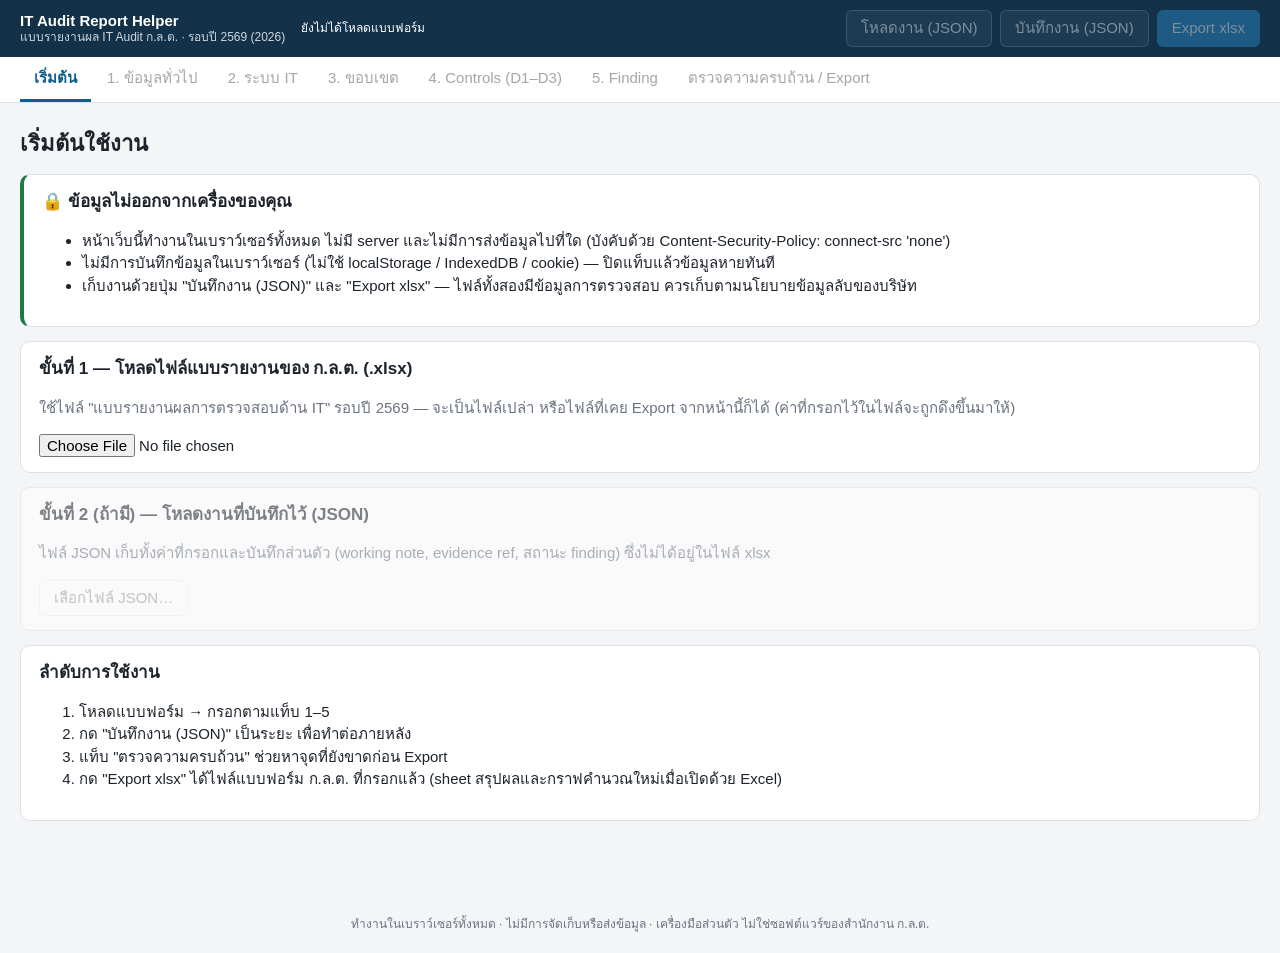
==== index.html @ 14c7fb40 "Add files via upload" ====
<!DOCTYPE html>
<html lang="th">
<head>
  <meta charset="utf-8">
  <!--
    Content-Security-Policy: หลักฐานว่าหน้านี้ "ส่งข้อมูลออกไม่ได้"
      default-src 'none'   → ปิดทุกอย่างเป็นค่าเริ่มต้น
      script-src 'self'    → รันได้เฉพาะไฟล์ JS ใน repo นี้ (ไม่มี CDN, ไม่มี inline script)
      connect-src 'none'   → ห้าม fetch / XHR / WebSocket / beacon ไปที่ใดทั้งสิ้น
      form-action 'none'   → ห้าม submit form ออกไป
  -->
  <meta http-equiv="Content-Security-Policy" content="default-src 'none'; script-src 'self'; style-src 'self'; img-src 'self' data:; connect-src 'none'; form-action 'none'; base-uri 'none'">
  <meta name="referrer" content="no-referrer">
  <meta name="viewport" content="width=device-width, initial-scale=1">
  <title>แบบรายงานผล IT Audit (ก.ล.ต.) รอบปี 2569 — ตัวช่วยกรอก</title>
  <link rel="icon" href="data:,">
  <link rel="stylesheet" href="css/style.css">
</head>
<body>
  <header class="topbar">
    <div class="brand">
      <strong>IT Audit Report Helper</strong>
      <span>แบบรายงานผล IT Audit ก.ล.ต. · รอบปี 2569 (2026)</span>
    </div>
    <div class="status">
      <span id="tplInfo"></span>
      <span id="dirtyInfo"></span>
    </div>
    <div class="actions">
      <button id="btnLoadJson" class="btn">โหลดงาน (JSON)</button>
      <button id="btnSaveJson" class="btn">บันทึกงาน (JSON)</button>
      <button id="btnExport" class="btn primary">Export xlsx</button>
    </div>
  </header>
  <nav id="tabs" class="tabs">
    <button data-tab="start">เริ่มต้น</button>
    <button data-tab="basic">1. ข้อมูลทั่วไป</button>
    <button data-tab="systems">2. ระบบ IT</button>
    <button data-tab="scope">3. ขอบเขต</button>
    <button data-tab="controls">4. Controls (D1–D3)</button>
    <button data-tab="findings">5. Finding</button>
    <button data-tab="check">ตรวจความครบถ้วน / Export</button>
  </nav>
  <main id="main"></main>
  <input type="file" id="jsonFile" accept=".json,application/json" hidden>
  <div id="toasts"></div>
  <footer class="foot">
    ทำงานในเบราว์เซอร์ทั้งหมด · ไม่มีการจัดเก็บหรือส่งข้อมูล · เครื่องมือส่วนตัว ไม่ใช่ซอฟต์แวร์ของสำนักงาน ก.ล.ต.
  </footer>
  <script src="vendor/jszip.min.js"></script>
  <script src="js/xlsx-engine.js"></script>
  <script src="js/template-2569.js"></script>
  <script src="js/app.js"></script>
</body>
</html>
---- css/style.css ----
:root {
  --bg: #f4f5f7;
  --card: #ffffff;
  --ink: #1d232b;
  --muted: #6a7380;
  --line: #dde1e6;
  --accent: #0f5f8c;
  --accent-ink: #ffffff;
  --ok: #1d7a46;   --ok-bg: #e6f4ec;
  --part: #9a6200; --part-bg: #fdf1dc;
  --gap: #b3261e;  --gap-bg: #fbe7e5;
  --na: #59636e;   --na-bg: #eceef1;
  --font: "Sarabun", "TH Sarabun New", "Noto Sans Thai", "Leelawadee UI", "Segoe UI", Tahoma, sans-serif;
}
* { box-sizing: border-box; }
body { margin: 0; font-family: var(--font); font-size: 15px; color: var(--ink); background: var(--bg); line-height: 1.5; }
button, input, select, textarea { font: inherit; color: inherit; }

/* top bar */
.topbar { position: sticky; top: 0; z-index: 20; display: flex; gap: 16px; align-items: center; flex-wrap: wrap;
  padding: 10px 20px; background: #13324a; color: #fff; }
.brand { display: flex; flex-direction: column; line-height: 1.2; }
.brand span { font-size: 12px; opacity: .8; }
.status { flex: 1; display: flex; flex-direction: column; font-size: 12px; min-width: 200px; }
.status .dirty { color: #ffcf7a; }
.status .clean { color: #a8e0bf; }
.actions { display: flex; gap: 8px; }
.tabs { position: sticky; top: 56px; z-index: 19; display: flex; gap: 2px; overflow-x: auto; padding: 0 20px; background: #fff; border-bottom: 1px solid var(--line); }
.tabs button { border: 0; background: none; padding: 10px 14px; cursor: pointer; border-bottom: 3px solid transparent; white-space: nowrap; }
.tabs button.active { border-bottom-color: var(--accent); font-weight: 600; color: var(--accent); }
.tabs button:disabled { opacity: .4; cursor: not-allowed; }

/* buttons */
.btn { border: 1px solid var(--line); background: #fff; color: var(--ink); padding: 6px 14px; border-radius: 6px; cursor: pointer; }
.btn:hover:not(:disabled) { border-color: var(--accent); }
.btn:disabled { opacity: .45; cursor: not-allowed; }
.btn.primary { background: var(--accent); border-color: var(--accent); color: var(--accent-ink); }
.topbar .btn { background: rgba(255,255,255,.1); color: #fff; border-color: rgba(255,255,255,.3); }
.topbar .btn.primary { background: #2a8ccc; border-color: #2a8ccc; }
.btn.small { padding: 3px 10px; font-size: 13px; }
.linkbtn { border: 0; background: none; color: var(--accent); cursor: pointer; padding: 0 4px; }
.linkbtn:disabled { color: var(--line); cursor: default; }
.linkbtn.danger { color: var(--gap); }

/* layout */
main { max-width: 1280px; margin: 0 auto; padding: 16px 20px 60px; }
.page h2 { margin: 8px 0 14px; font-size: 22px; }
.card { background: var(--card); border: 1px solid var(--line); border-radius: 10px; padding: 14px 18px; margin-bottom: 14px; }
.card h3 { margin: 0 0 8px; font-size: 17px; }
.card.disabled { opacity: .55; }
.card.privacy { border-left: 4px solid var(--ok); }
.muted { color: var(--muted); }
.small { font-size: 12px; }
.pre { white-space: pre-wrap; }
.hint { color: var(--muted); font-size: 13px; margin: 4px 0 0; white-space: pre-wrap; }
.ok-text { color: var(--ok); }
.warn-text { color: var(--gap); display: block; }
.grid { display: grid; grid-template-columns: repeat(auto-fill, minmax(260px, 1fr)); gap: 12px 18px; }
.field { display: flex; flex-direction: column; gap: 4px; }
.field.wide { grid-column: 1 / -1; }
.field .lbl { font-size: 13px; font-weight: 600; white-space: pre-wrap; }
input[type=text], input[type=email], input[type=date], input[type=month], input[type=search], select, textarea {
  border: 1px solid var(--line); border-radius: 6px; padding: 6px 8px; background: #fff; width: 100%; }
textarea { resize: vertical; }
input:focus, select:focus, textarea:focus { outline: 2px solid #9cc9e8; border-color: var(--accent); }
.dl input { width: 100%; }
.cellref { font-family: Consolas, monospace; font-size: 11px; font-weight: 400; color: var(--muted); background: #f0f2f4; border-radius: 4px; padding: 0 5px; }

/* tables */
.tablewrap { overflow-x: auto; }
.grid-table { border-collapse: collapse; width: 100%; font-size: 14px; }
.grid-table th, .grid-table td { border: 1px solid var(--line); padding: 4px 6px; vertical-align: top; }
.grid-table th { background: #f0f3f6; font-size: 12px; white-space: pre-wrap; text-align: left; }
.grid-table td.num { text-align: center; color: var(--muted); white-space: nowrap; }
.grid-table tbody.examples td { color: var(--muted); font-size: 12px; background: #fafbfc; }
.grid-table td input, .grid-table td select, .grid-table td textarea { min-width: 120px; }
.grid-table.scope td:last-child textarea { min-width: 260px; }
.grid-table td.ok { color: var(--ok); } .grid-table td.part { color: var(--part); } .grid-table td.gap { color: var(--gap); }
.grid-table tfoot td { font-weight: 600; }

/* issues */
.issues { background: #fffaf0; border: 1px solid #f1dfb8; border-radius: 8px; padding: 10px 14px; margin-bottom: 14px; }
.issues ul, .issues-list { margin: 6px 0 0; padding-left: 20px; }
li.error { color: var(--gap); } li.warn { color: var(--part); } li.info { color: var(--muted); }
.issues-list li { margin: 3px 0; }
.issues-list .lvl { font-size: 11px; border: 1px solid currentColor; border-radius: 4px; padding: 0 5px; }

/* controls */
.controls-page { display: grid; grid-template-columns: 170px 1fr; gap: 16px; align-items: start; }
.subnav { position: sticky; top: 110px; display: flex; flex-direction: column; gap: 2px; background: #fff; border: 1px solid var(--line); border-radius: 10px; padding: 6px; }
.subnav button { display: flex; align-items: center; gap: 6px; border: 0; background: none; padding: 6px 8px; border-radius: 6px; cursor: pointer; text-align: left; }
.subnav button.active { background: #e3eef6; font-weight: 600; }
.subnav .nm { flex: 1; }
.subnav .pg { font-size: 12px; color: var(--muted); }
.subnav button.complete .pg { color: var(--ok); }
.subnav .gapcount { font-size: 11px; background: var(--gap-bg); color: var(--gap); border-radius: 8px; padding: 0 6px; }
.filterbar { position: sticky; top: 100px; z-index: 5; display: flex; flex-wrap: wrap; gap: 10px; align-items: center; background: var(--bg); padding: 8px 0; }
.filterbar select { width: auto; }
.filterbar input[type=search] { width: 220px; }
.sec-h { margin: 18px 0 8px; color: var(--accent); }
h3.sec-h { font-size: 17px; } h4.sec-h { font-size: 15px; }
.ctl { background: #fff; border: 1px solid var(--line); border-left: 5px solid var(--line); border-radius: 8px; padding: 10px 14px; margin-bottom: 10px; }
.ctl.ok { border-left-color: var(--ok); } .ctl.part { border-left-color: var(--part); } .ctl.gap { border-left-color: var(--gap); } .ctl.na { border-left-color: var(--na); }
.ctl.notappl { opacity: .6; }
.ctl header, .finding header { display: flex; flex-wrap: wrap; gap: 10px; align-items: center; }
.cid { font-weight: 700; font-family: Consolas, monospace; }
.badges { display: inline-flex; gap: 3px; }
.badge { font-size: 10px; font-weight: 700; border: 1px solid var(--line); color: #b8bec6; border-radius: 4px; padding: 0 4px; }
.badge.on { color: var(--accent); border-color: var(--accent); }
.badge.adv.on { color: #7a3fb0; border-color: #7a3fb0; }
.badge.gap.on { color: var(--gap); border-color: var(--gap); }
.refs { font-size: 12px; color: var(--muted); margin-left: auto; }
.ctext { margin: 8px 0; }
.results { display: flex; flex-wrap: wrap; gap: 6px; align-items: center; }
.results .lbl { font-size: 13px; font-weight: 600; margin-right: 4px; }
.res { border: 1px solid var(--line); background: #fff; border-radius: 16px; padding: 2px 14px; cursor: pointer; }
.res.ok.sel { background: var(--ok); border-color: var(--ok); color: #fff; }
.res.part.sel { background: var(--part); border-color: var(--part); color: #fff; }
.res.gap.sel { background: var(--gap); border-color: var(--gap); color: #fff; }
.res.na.sel { background: var(--na); border-color: var(--na); color: #fff; }
.res:hover:not(.sel) { border-color: var(--accent); }
.fixed { color: var(--na); font-style: italic; }
.matdesc { background: #f5f8fa; border-radius: 6px; padding: 6px 10px; margin: 8px 0 0; font-size: 14px; }
details { margin-top: 8px; }
details summary { cursor: pointer; color: var(--accent); font-size: 13px; }
.matlist { font-size: 13px; margin: 6px 0; padding-left: 18px; list-style: none; }
.matlist li { margin: 3px 0; padding: 2px 6px; border-radius: 4px; }
.matlist li.cur { background: #e3eef6; }
.notes .field { margin-top: 6px; }
.ctl footer { display: flex; justify-content: flex-end; gap: 10px; align-items: center; margin-top: 8px; }
.linked { font-size: 13px; margin-right: auto; }

/* findings */
.summary .stats { display: flex; flex-wrap: wrap; gap: 10px; }
.stat { display: flex; flex-direction: column; align-items: center; min-width: 84px; padding: 6px 10px; border-radius: 8px; background: #f3f5f7; }
.stat .n { font-size: 22px; font-weight: 700; }
.stat .l { font-size: 12px; color: var(--muted); }
.stat.gap .n { color: var(--gap); } .stat.part .n { color: var(--part); } .stat.ok .n { color: var(--ok); } .stat.na .n { color: var(--na); }
.finding { background: #fff; border: 1px solid var(--line); border-left: 5px solid var(--accent); border-radius: 8px; padding: 12px 16px; margin-bottom: 12px; }
.finding.overdue { border-left-color: var(--gap); }
.finding.flash { box-shadow: 0 0 0 3px #9cc9e8; }
.finding .spacer { flex: 1; }
.finding .grid { margin-top: 10px; }
.finding .private { display: flex; flex-wrap: wrap; gap: 14px; align-items: center; margin-top: 12px; padding-top: 10px; border-top: 1px dashed var(--line); }
.finding .private select, .finding .private input { width: auto; }
.example { border-top: 1px solid var(--line); margin-top: 8px; padding-top: 6px; font-size: 13px; color: var(--muted); }
.example p { margin: 2px 0; white-space: pre-wrap; }

/* toasts & footer */
#toasts { position: fixed; right: 16px; bottom: 16px; display: flex; flex-direction: column; gap: 8px; z-index: 50; max-width: 420px; }
.toast { background: #13324a; color: #fff; padding: 10px 14px; border-radius: 8px; box-shadow: 0 4px 14px rgba(0,0,0,.2); font-size: 14px; }
.toast.error { background: var(--gap); }
.foot { text-align: center; font-size: 12px; color: var(--muted); padding: 20px; }

@media (max-width: 860px) {
  .controls-page { grid-template-columns: 1fr; }
  .subnav { position: static; flex-direction: row; flex-wrap: wrap; }
  .tabs { top: 0; position: static; }
  .topbar { position: static; }
  .filterbar { position: static; }
}
@media print {
  .topbar, .tabs, .subnav, .filterbar, #toasts, .actions, button { display: none !important; }
  body { background: #fff; }
}
.field .linkbtn { align-self: flex-start; padding: 0; }
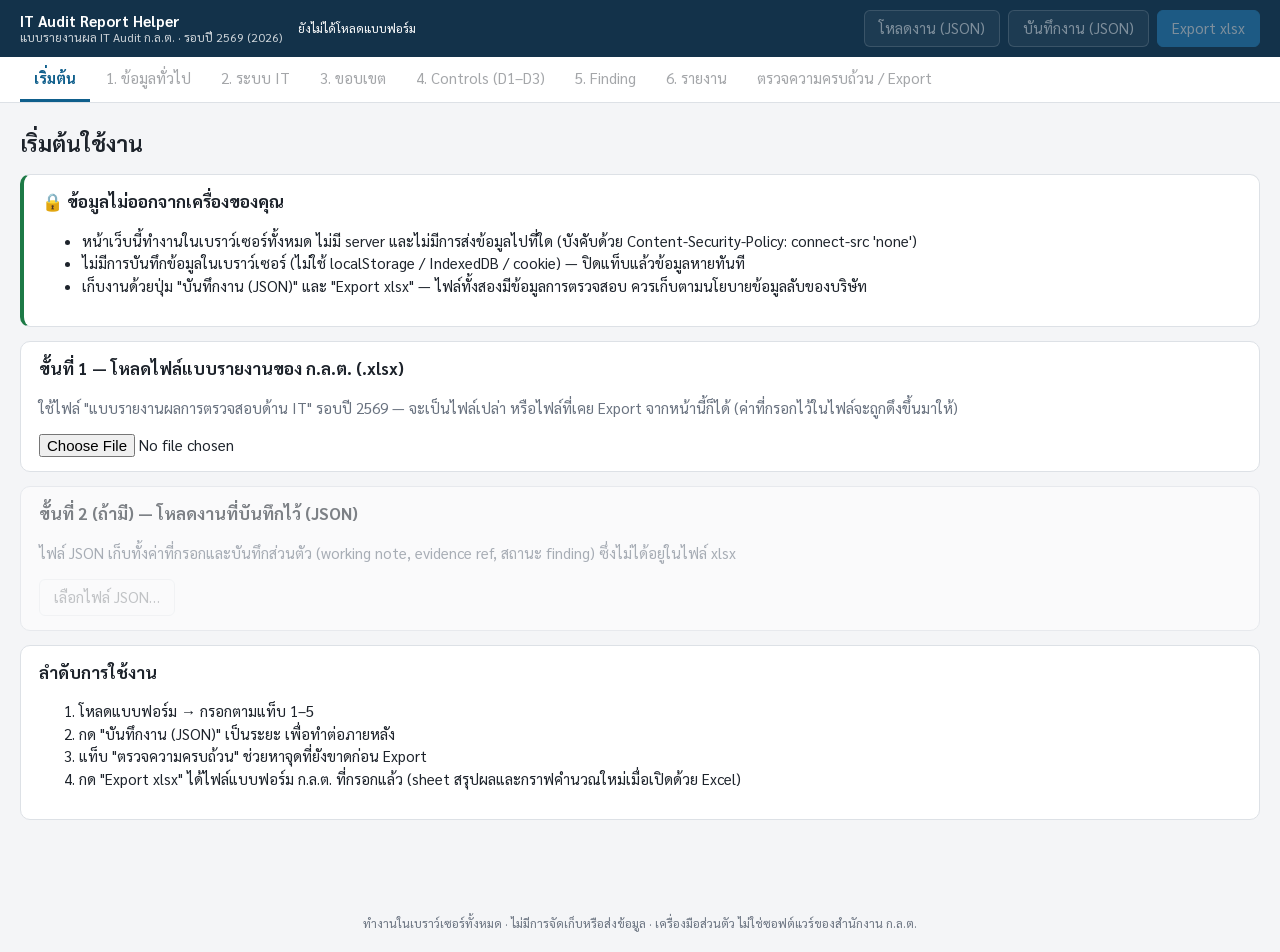
==== commit 7b78fedd: "Add files via upload" ====
--- a/index.html
+++ b/index.html
@@ -8,8 +8,9 @@
       script-src 'self'    → รันได้เฉพาะไฟล์ JS ใน repo นี้ (ไม่มี CDN, ไม่มี inline script)
       connect-src 'none'   → ห้าม fetch / XHR / WebSocket / beacon ไปที่ใดทั้งสิ้น
       form-action 'none'   → ห้าม submit form ออกไป
+      font-src 'self'      → ใช้ได้เฉพาะไฟล์ฟอนต์ใน repo (fonts/)
   -->
-  <meta http-equiv="Content-Security-Policy" content="default-src 'none'; script-src 'self'; style-src 'self'; img-src 'self' data:; connect-src 'none'; form-action 'none'; base-uri 'none'">
+  <meta http-equiv="Content-Security-Policy" content="default-src 'none'; script-src 'self'; style-src 'self'; font-src 'self'; img-src 'self' data:; connect-src 'none'; form-action 'none'; base-uri 'none'">
   <meta name="referrer" content="no-referrer">
   <meta name="viewport" content="width=device-width, initial-scale=1">
   <title>แบบรายงานผล IT Audit (ก.ล.ต.) รอบปี 2569 — ตัวช่วยกรอก</title>
@@ -39,17 +40,21 @@
     <button data-tab="scope">3. ขอบเขต</button>
     <button data-tab="controls">4. Controls (D1–D3)</button>
     <button data-tab="findings">5. Finding</button>
+    <button data-tab="reports">6. รายงาน</button>
     <button data-tab="check">ตรวจความครบถ้วน / Export</button>
   </nav>
   <main id="main"></main>
   <input type="file" id="jsonFile" accept=".json,application/json" hidden>
   <div id="toasts"></div>
+  <div id="printArea"></div>
   <footer class="foot">
     ทำงานในเบราว์เซอร์ทั้งหมด · ไม่มีการจัดเก็บหรือส่งข้อมูล · เครื่องมือส่วนตัว ไม่ใช่ซอฟต์แวร์ของสำนักงาน ก.ล.ต.
   </footer>
   <script src="vendor/jszip.min.js"></script>
   <script src="js/xlsx-engine.js"></script>
   <script src="js/template-2569.js"></script>
+  <script src="js/scoring.js"></script>
+  <script src="js/reports.js"></script>
   <script src="js/app.js"></script>
 </body>
 </html>
--- a/css/style.css
+++ b/css/style.css
@@ -1,3 +1,12 @@
+@font-face { font-family: "Sarabun"; font-style: normal; font-weight: 400; font-display: swap;
+  src: url(../fonts/sarabun-thai-400-normal.woff2) format("woff2"); unicode-range: U+02D7,U+0303,U+0331,U+0E01-0E5B,U+200C-200D,U+25CC; }
+@font-face { font-family: "Sarabun"; font-style: normal; font-weight: 400; font-display: swap;
+  src: url(../fonts/sarabun-latin-400-normal.woff2) format("woff2"); unicode-range: U+0000-00FF,U+0131,U+0152-0153,U+02BB-02BC,U+02C6,U+02DA,U+02DC,U+0304,U+0308,U+0329,U+2000-206F,U+20AC,U+2122,U+2191,U+2193,U+2212,U+2215,U+FEFF,U+FFFD; }
+@font-face { font-family: "Sarabun"; font-style: normal; font-weight: 700; font-display: swap;
+  src: url(../fonts/sarabun-thai-700-normal.woff2) format("woff2"); unicode-range: U+02D7,U+0303,U+0331,U+0E01-0E5B,U+200C-200D,U+25CC; }
+@font-face { font-family: "Sarabun"; font-style: normal; font-weight: 700; font-display: swap;
+  src: url(../fonts/sarabun-latin-700-normal.woff2) format("woff2"); unicode-range: U+0000-00FF,U+0131,U+0152-0153,U+02BB-02BC,U+02C6,U+02DA,U+02DC,U+0304,U+0308,U+0329,U+2000-206F,U+20AC,U+2122,U+2191,U+2193,U+2212,U+2215,U+FEFF,U+FFFD; }
+
 :root {
   --bg: #f4f5f7;
   --card: #ffffff;
@@ -159,8 +168,83 @@
   .topbar { position: static; }
   .filterbar { position: static; }
 }
+
+/* pager (ปุ่มก่อนหน้า/ถัดไป ท้ายหน้า) */
+.pager { display: flex; justify-content: space-between; align-items: center; gap: 12px; margin: 24px 0 0; padding-top: 14px; border-top: 1px solid var(--line); }
+.controls-page + .pager { margin-left: 186px; }
+
+/* reports tab */
+.field.check { flex-direction: row; align-items: center; gap: 8px; }
+.field.check input { width: auto; }
+.report-bar { display: flex; flex-wrap: wrap; justify-content: space-between; gap: 10px; align-items: center; margin-bottom: 12px; }
+.seg { display: inline-flex; border: 1px solid var(--line); border-radius: 8px; overflow: hidden; background: #fff; }
+.seg button { border: 0; background: none; padding: 7px 14px; cursor: pointer; border-right: 1px solid var(--line); }
+.seg button:last-child { border-right: 0; }
+.seg button.active { background: var(--accent); color: #fff; }
+.paper-wrap { overflow-x: auto; padding: 8px 0 20px; }
+.paper { background: #fff; margin: 0 auto; padding: 14mm 12mm; box-shadow: 0 2px 12px rgba(0,0,0,.12); }
+.paper.portrait { width: 210mm; }
+.paper.landscape { width: 297mm; }
+
+/* report body (ใช้ทั้งพรีวิวและตอนพิมพ์) */
+.report { font-family: "Sarabun", "TH Sarabun New", sans-serif; font-size: 9.5pt; line-height: 1.35; color: #1d232b; }
+.report h1 { font-size: 15pt; margin: 0; }
+.report h2 { font-size: 11pt; margin: 10px 0 5px; color: #13324a; border-bottom: 1px solid #c9d3dc; padding-bottom: 2px; }
+.report h3 { font-size: 10pt; margin: 8px 0 4px; }
+.rep-conf { float: right; color: #b3261e; font-weight: 700; font-size: 8.5pt; border: 1px solid #b3261e; border-radius: 3px; padding: 0 6px; }
+.rep-sub { margin: 0 0 6px; color: #5a636e; }
+.rep-meta { width: 100%; border-collapse: collapse; font-size: 9pt; margin-bottom: 6px; }
+.rep-meta th { text-align: left; color: #5a636e; font-weight: 600; width: 16%; padding: 2px 6px 2px 0; vertical-align: top; }
+.rep-meta td { padding: 2px 10px 2px 0; vertical-align: top; }
+.rep-warn { background: #fdf1dc; border: 1px solid #ecd29b; color: #7a4d00; border-radius: 4px; padding: 4px 8px; margin: 6px 0; font-size: 9pt; }
+.rep-note { color: #5a636e; font-size: 8.5pt; margin: 4px 0; white-space: pre-wrap; }
+.rep-foot { color: #5a636e; font-size: 7.5pt; margin-top: 10px; border-top: 1px solid #dde1e6; padding-top: 4px; }
+.kpis { display: grid; grid-template-columns: repeat(5, 1fr); gap: 6px; margin: 8px 0; }
+.kpi { border: 1px solid #d5dae0; border-radius: 5px; padding: 5px 7px; break-inside: avoid; }
+.kpi-l { font-size: 7.5pt; color: #5a636e; line-height: 1.2; min-height: 2.4em; }
+.kpi-v { font-size: 15pt; font-weight: 700; line-height: 1.2; }
+.kpi-s { font-size: 7.5pt; color: #5a636e; }
+.kpi.rag-red { border-color: #b3261e; } .kpi.rag-red .kpi-v { color: #b3261e; }
+.kpi.rag-amber { border-color: #c98a00; } .kpi.rag-amber .kpi-v { color: #9a6200; }
+.kpi.rag-green { border-color: #1d7a46; } .kpi.rag-green .kpi-v { color: #1d7a46; }
+.rep-table { width: 100%; border-collapse: collapse; font-size: 8.5pt; margin: 4px 0 6px; }
+.rep-table th, .rep-table td { border: 1px solid #c9d0d8; padding: 2px 4px; vertical-align: top; }
+.rep-table th { background: #e9eef3; font-weight: 700; text-align: center; }
+.rep-table th.grp { background: #d8e3ec; }
+.rep-table td.n { text-align: center; white-space: nowrap; }
+.rep-table td.b { font-weight: 700; }
+.rep-table .sep { border-left: 2px solid #7d8b99; }
+.rep-table tfoot td, .rep-table tr.total td { font-weight: 700; background: #f3f6f8; }
+.rep-table tr { break-inside: avoid; }
+.rep-table thead { display: table-header-group; }
+.rep-table.small { width: auto; min-width: 60%; }
+.rep-table .th { color: #5a636e; font-size: 7.5pt; }
+.rep-table.detail tr.lv1 td { background: #f0f4f7; font-weight: 700; }
+.rep-table.detail tr.lv3 td:nth-child(2) { padding-left: 14px; }
+.rep-table td.nowrap { white-space: pre-line; }
+.rep-table td.pre { white-space: pre-wrap; }
+.rep-table.findings td:nth-child(4), .rep-table.findings td:nth-child(6) { width: 26%; }
+.rating-H { color: #b3261e; font-weight: 700; } .rating-M { color: #9a6200; font-weight: 700; } .rating-L { color: #1d7a46; font-weight: 700; }
+.age-overdue { color: #b3261e; font-weight: 700; } .age-soon { color: #9a6200; font-weight: 700; } .age-none { color: #5a636e; }
+.res-No, .res-M1 { color: #b3261e; font-weight: 700; } .res-Partial, .res-M2 { color: #9a6200; font-weight: 700; }
+.rag-red { color: #b3261e; } .rag-amber { color: #9a6200; } .rag-green { color: #1d7a46; }
+.rep-table.gaps { table-layout: fixed; }
+.rep-table.gaps th.c-id { width: 11%; } .rep-table.gaps th.c-res { width: 7%; } .rep-table.gaps th.c-fd { width: 8%; } .rep-table.gaps th.c-note { width: 26%; }
+.rep-table td.id { white-space: nowrap; }
+.adv { color: #7a3fb0; font-size: 7pt; font-weight: 700; }
+.two-col { display: grid; grid-template-columns: 1.1fr 1fr; gap: 14px; break-inside: avoid; }
+.rep-nist { width: 100%; max-width: 330px; height: auto; font-family: "Sarabun", sans-serif; }
+.gap-sec { break-inside: auto; }
+.gap-sec h3 { break-after: avoid; }
+#printArea { display: none; }
+
 @media print {
-  .topbar, .tabs, .subnav, .filterbar, #toasts, .actions, button { display: none !important; }
   body { background: #fff; }
+  .topbar, .tabs, #toasts, .foot, .pager { display: none !important; }
+  body:not(.print-mode) .subnav, body:not(.print-mode) .filterbar, body:not(.print-mode) button { display: none !important; }
+  body.print-mode > *:not(#printArea) { display: none !important; }
+  body.print-mode #printArea { display: block; }
+  .report .rep-conf { display: none; }   /* ตอนพิมพ์ใช้ป้ายในหัวกระดาษ (@page) แทน */
+  .report { font-size: 9pt; }
+  .break-before { break-before: page; }
 }
-.field .linkbtn { align-self: flex-start; padding: 0; }
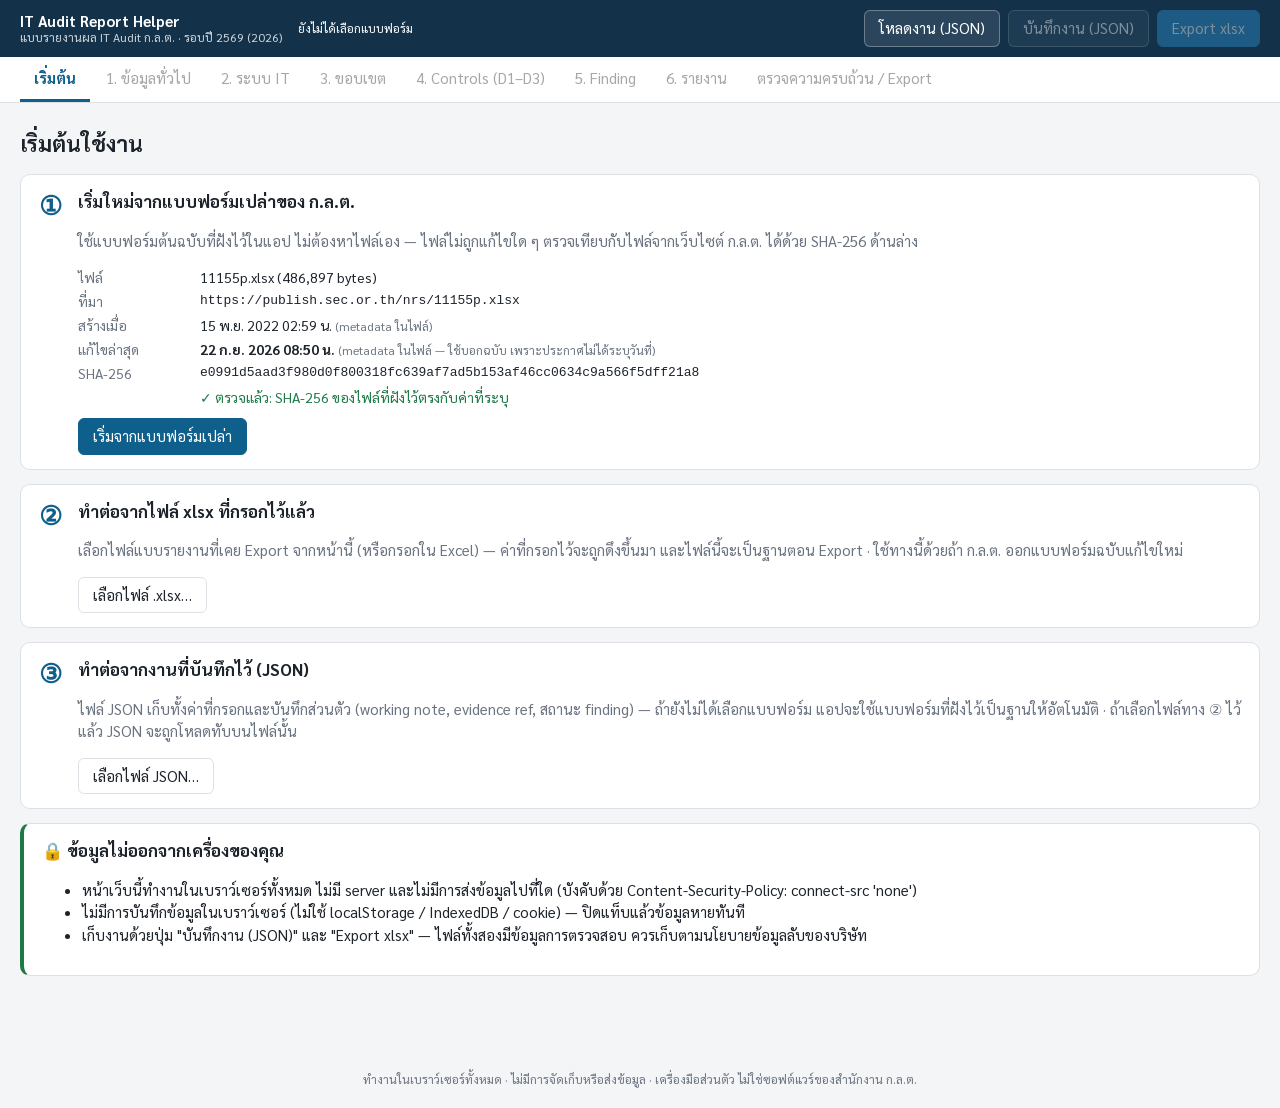
==== commit 8b023f77: "Add files via upload" ====
--- a/index.html
+++ b/index.html
@@ -53,6 +53,7 @@
   <script src="vendor/jszip.min.js"></script>
   <script src="js/xlsx-engine.js"></script>
   <script src="js/template-2569.js"></script>
+  <script src="js/template-2569-data.js"></script>
   <script src="js/scoring.js"></script>
   <script src="js/reports.js"></script>
   <script src="js/app.js"></script>
--- a/css/style.css
+++ b/css/style.css
@@ -248,3 +248,18 @@
   .report { font-size: 9pt; }
   .break-before { break-before: page; }
 }
+
+/* start page */
+.card.option { display: flex; gap: 16px; align-items: flex-start; }
+.opt-num { font-size: 26px; font-weight: 700; color: var(--accent); line-height: 1; padding-top: 2px; }
+.opt-body { flex: 1; }
+.opt-body h3 { margin-bottom: 4px; }
+.card.current { border-left: 4px solid var(--accent); }
+.cur-head { display: flex; flex-wrap: wrap; gap: 6px 10px; align-items: center; }
+.cur-head button { margin-left: auto; }
+.srcinfo { display: grid; grid-template-columns: 110px 1fr; gap: 3px 12px; margin: 10px 0; font-size: 14px; }
+.srcinfo dt { color: var(--muted); }
+.srcinfo dd { margin: 0; }
+.mono { font-family: Consolas, "Courier New", monospace; font-size: 13px; word-break: break-all; }
+.rev-warn { background: var(--gap-bg); border: 1px solid #efc2bd; border-radius: 8px; padding: 10px 14px; margin-top: 8px; }
+.rev-warn p { margin: 4px 0; }
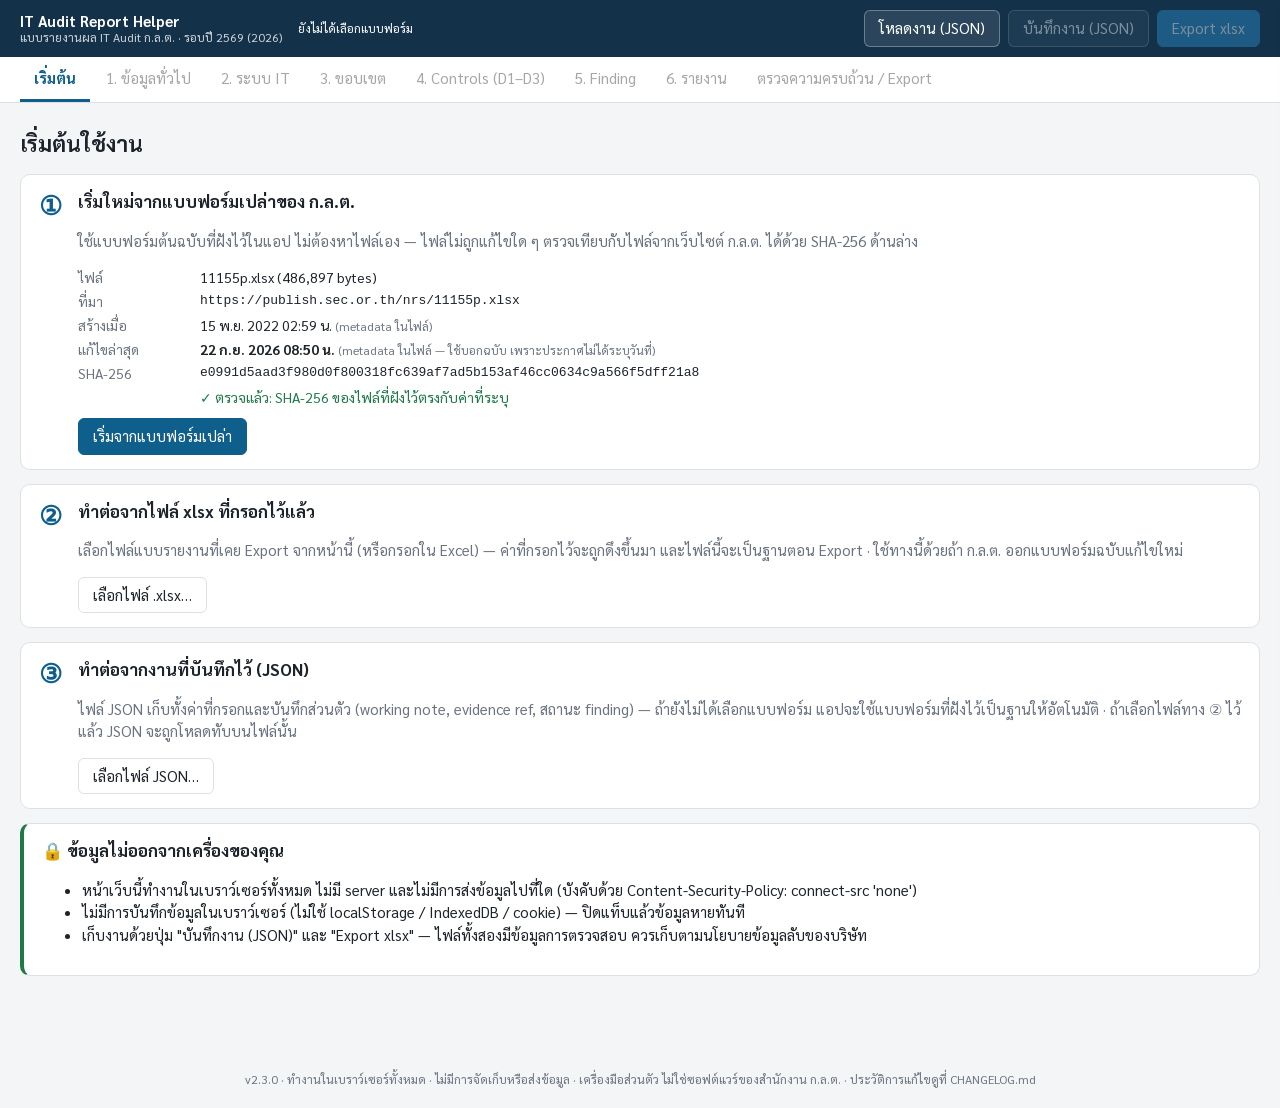
==== commit ddae7723: "Add files via upload" ====
--- a/index.html
+++ b/index.html
@@ -47,8 +47,9 @@
   <input type="file" id="jsonFile" accept=".json,application/json" hidden>
   <div id="toasts"></div>
   <div id="printArea"></div>
+  <aside id="drawer" class="drawer" aria-label="Finding"></aside>
   <footer class="foot">
-    ทำงานในเบราว์เซอร์ทั้งหมด · ไม่มีการจัดเก็บหรือส่งข้อมูล · เครื่องมือส่วนตัว ไม่ใช่ซอฟต์แวร์ของสำนักงาน ก.ล.ต.
+    <span id="appVersion"></span> · ทำงานในเบราว์เซอร์ทั้งหมด · ไม่มีการจัดเก็บหรือส่งข้อมูล · เครื่องมือส่วนตัว ไม่ใช่ซอฟต์แวร์ของสำนักงาน ก.ล.ต. · ประวัติการแก้ไขดูที่ CHANGELOG.md
   </footer>
   <script src="vendor/jszip.min.js"></script>
   <script src="js/xlsx-engine.js"></script>
--- a/css/style.css
+++ b/css/style.css
@@ -263,3 +263,49 @@
 .mono { font-family: Consolas, "Courier New", monospace; font-size: 13px; word-break: break-all; }
 .rev-warn { background: var(--gap-bg); border: 1px solid #efc2bd; border-radius: 8px; padding: 10px 14px; margin-top: 8px; }
 .rev-warn p { margin: 4px 0; }
+
+/* toast with action */
+.toast { display: flex; gap: 10px; align-items: center; }
+.toast.warn { background: #8a5a00; }
+.toast-act { border: 1px solid rgba(255,255,255,.6); background: transparent; color: #fff; border-radius: 6px; padding: 2px 10px; cursor: pointer; white-space: nowrap; }
+
+/* unanswered highlight */
+.ctl.unanswered { border-left: 5px dashed #d48a00; background: #fffbf2; }
+.badge-pending { font-size: 11px; font-weight: 700; color: #8a5a00; background: #fdf1dc; border: 1px solid #ecd29b; border-radius: 4px; padding: 0 6px; }
+.subnav .pendcount { font-size: 11px; background: #fdf1dc; color: #8a5a00; border-radius: 8px; padding: 0 6px; white-space: nowrap; }
+.remarks { background: #fffaf0; border: 1px solid #ecd29b; border-left: 5px solid #d48a00; border-radius: 8px; padding: 10px 14px; margin: 4px 0 12px; color: #6b4600; }
+.chips { display: inline-flex; flex-wrap: wrap; gap: 6px; margin-top: 6px; }
+.finding header .chips { margin-top: 0; }
+.chip { border: 1px solid #b9cfe0; background: #eef5fb; color: var(--accent); border-radius: 14px; padding: 1px 10px; font-size: 13px; cursor: pointer; font-family: Consolas, monospace; }
+.chip:hover { background: #dcebf6; }
+.chip.warn { border-color: #ecd29b; background: #fdf1dc; color: #6b4600; }
+.ctl.flash, .finding.flash { box-shadow: 0 0 0 3px #f2b84b; transition: box-shadow .3s; }
+.ctl.drawer-src { box-shadow: 0 0 0 3px #9cc9e8; }
+
+/* drawer */
+.drawer { position: fixed; top: 0; right: 0; height: 100vh; width: min(46vw, 640px); background: #fff; z-index: 40;
+  box-shadow: -8px 0 24px rgba(0,0,0,.15); display: flex; flex-direction: column; transform: translateX(105%); transition: transform .2s ease; }
+body.drawer-open .drawer { transform: none; }
+body.drawer-open main { margin-right: calc(min(46vw, 640px) + 8px); margin-left: 12px; }
+.dr-head { display: flex; justify-content: space-between; gap: 10px; align-items: flex-start; padding: 14px 18px; border-bottom: 1px solid var(--line); background: #f6f8fa; }
+.dr-title { font-size: 18px; font-weight: 700; }
+.dr-x { font-size: 18px; }
+.dr-seg { margin: 12px 18px 0; align-self: flex-start; }
+.dr-body { flex: 1; overflow-y: auto; padding: 14px 18px; }
+.dr-body .grid { grid-template-columns: 1fr 1fr; }
+.dr-foot { display: flex; flex-wrap: wrap; gap: 8px; padding: 12px 18px; border-top: 1px solid var(--line); background: #f6f8fa; }
+.btn.danger { color: var(--gap); border-color: #efc2bd; }
+.pick-list { display: flex; flex-direction: column; gap: 8px; }
+.pick { text-align: left; border: 1px solid var(--line); background: #fff; border-radius: 8px; padding: 8px 12px; cursor: pointer; }
+.pick:hover:not(:disabled) { border-color: var(--accent); }
+.pick.sel { border-color: var(--accent); box-shadow: 0 0 0 2px #9cc9e8; background: #f3f8fc; }
+.pick:disabled { opacity: .55; cursor: default; }
+.pick-h { display: flex; flex-wrap: wrap; gap: 8px; align-items: center; }
+@media (max-width: 860px) {
+  .drawer { width: 100vw; }
+  body.drawer-open main { margin-right: 0; }
+}
+@media print { .drawer { display: none !important; } }
+.dr-body .private { display: flex; flex-wrap: wrap; gap: 10px 14px; align-items: center; margin-top: 12px; padding-top: 10px; border-top: 1px dashed var(--line); }
+.dr-body .private select, .dr-body .private input { width: auto; }
+body.drawer-open #toasts { right: auto; left: 16px; }
